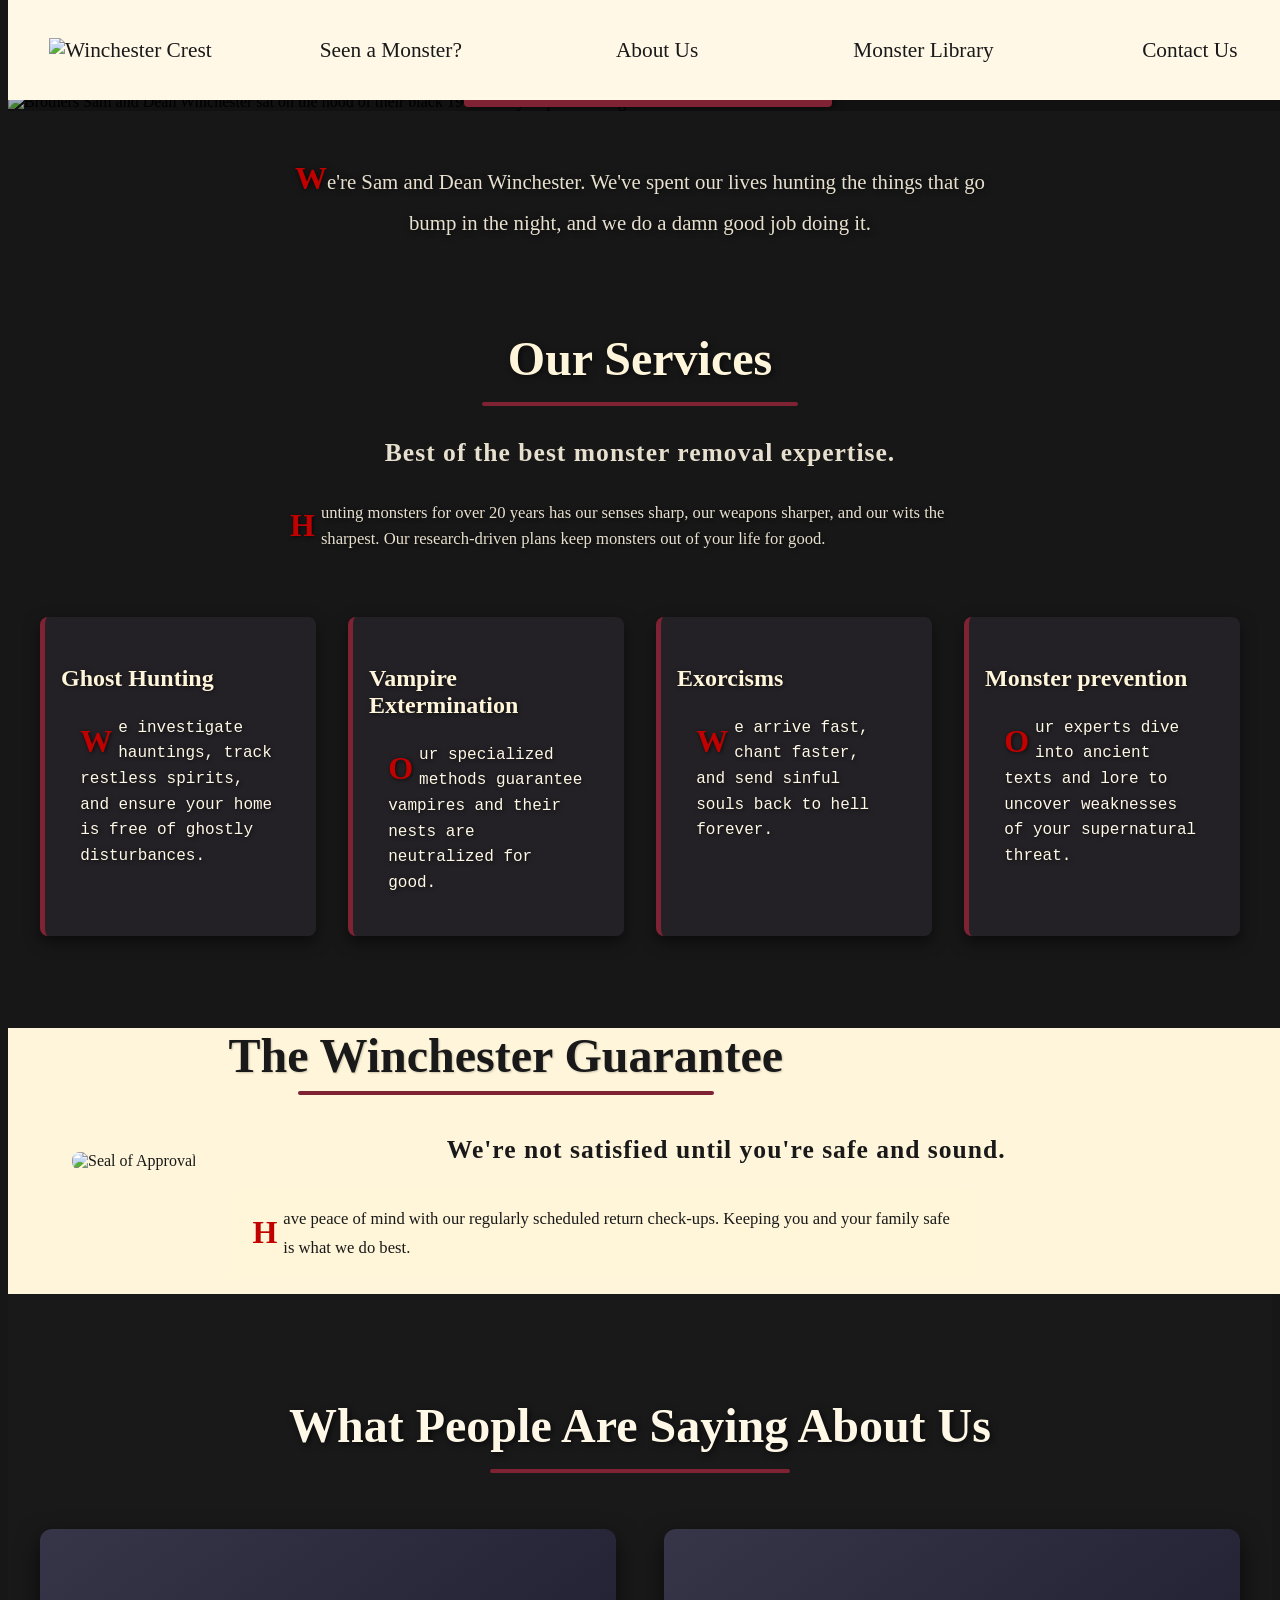
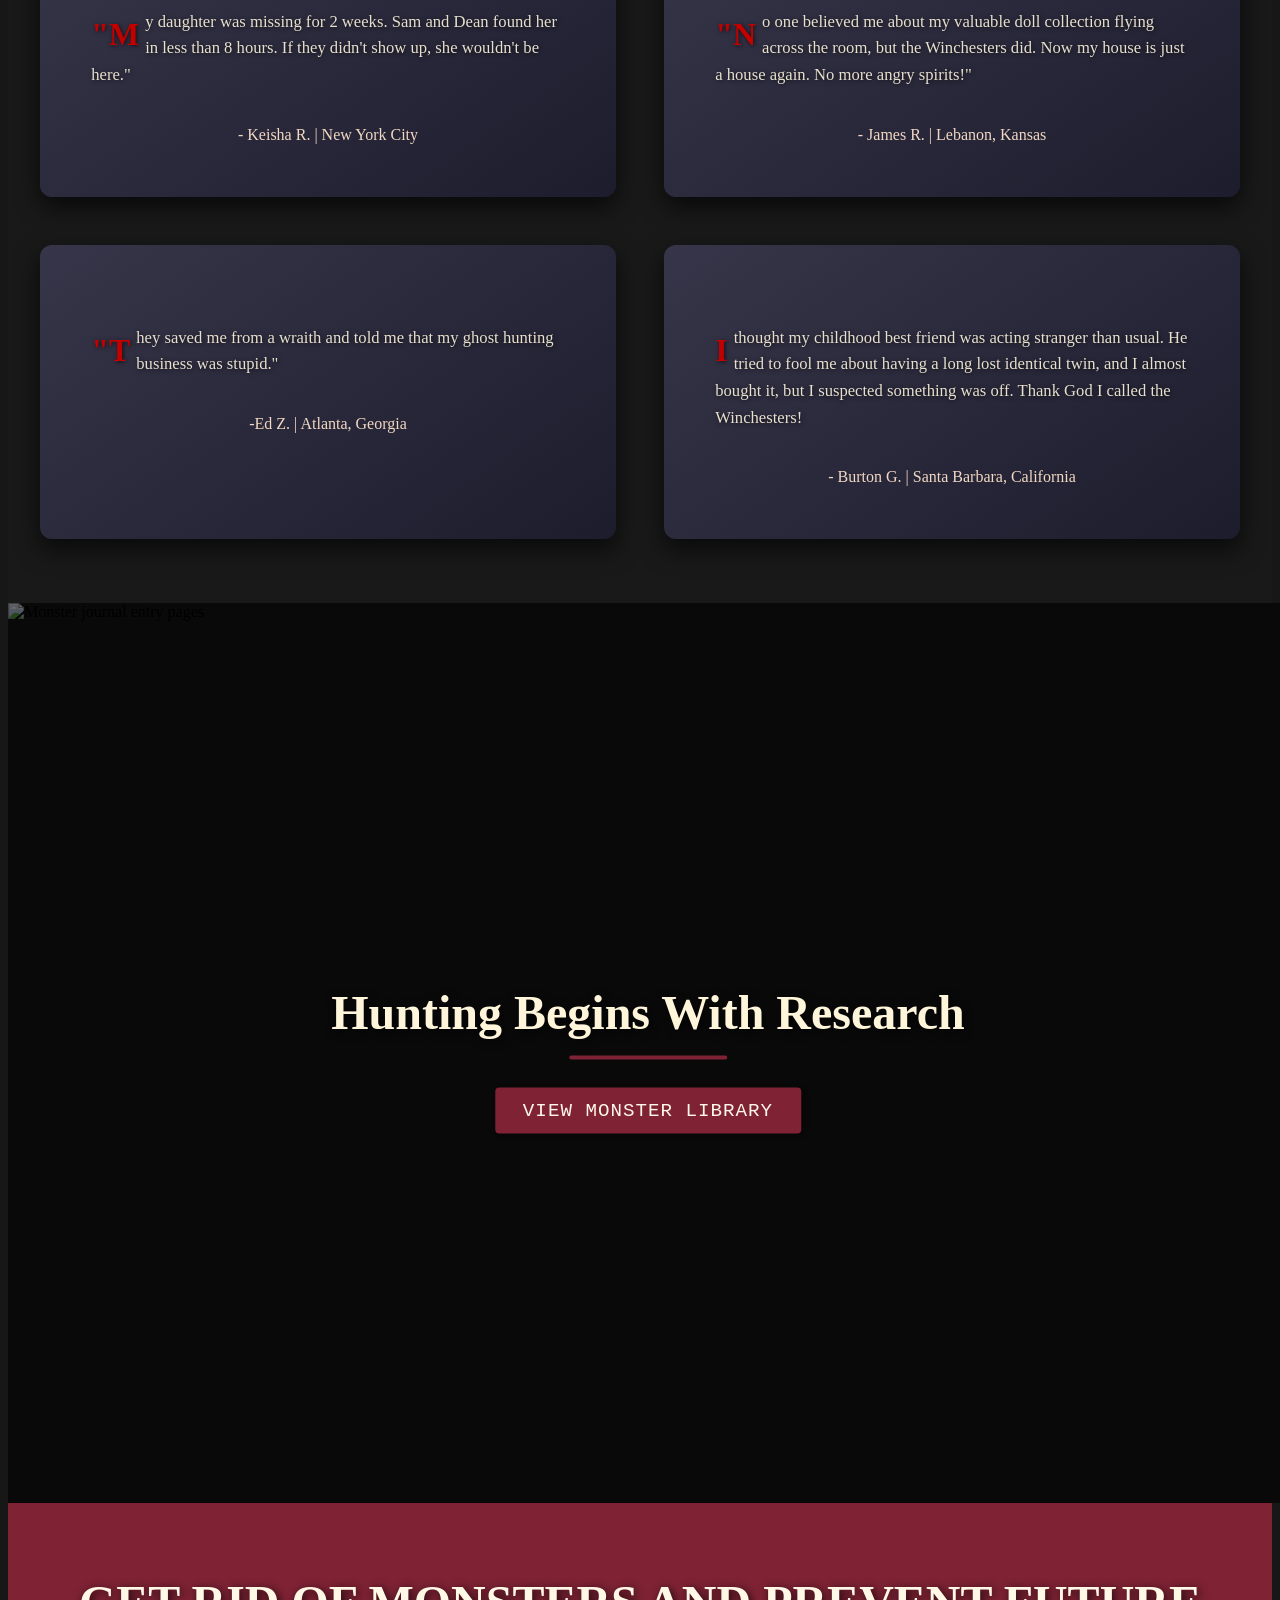
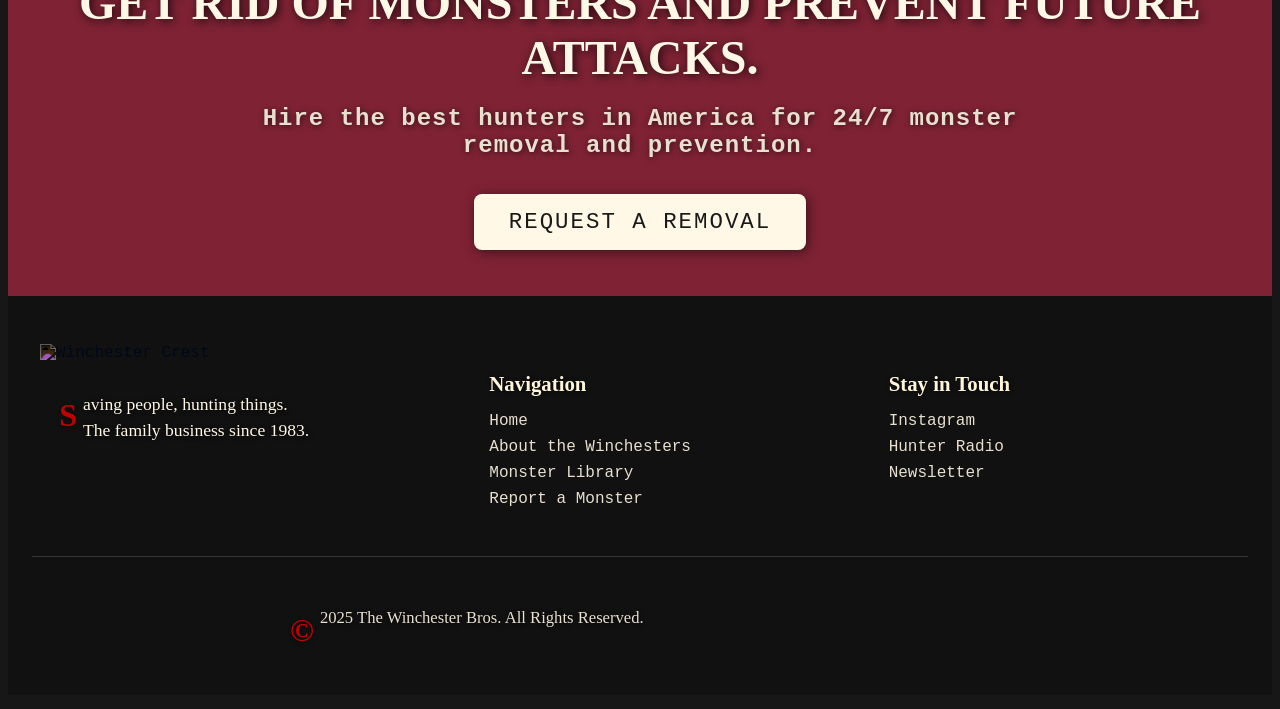
==== index.html @ d71f5716 "Rename home.html to index.html Homepage. Changed file name from home to index so Github recognizes i" ====
<!DOCTYPE html>
<html lang="en">
    <head>
        <meta charset="UTF-8" />
        <title>The Winchester Bros: Hunters for Hire</title>
        <link rel="stylesheet" href="styles.css" />
        
        <!-- favicon stuff -->
        <link rel="apple-touch-icon" sizes="180x180" href="/favicon_io/apple-touch-icon.png">
        <link rel="icon" type="image/png" sizes="32x32" href="/favicon_io/favicon-32x32.png">
        <link rel="icon" type="image/png" sizes="16x16" href="/favicon_io/favicon-16x16.png">
        <link rel="manifest" href="/favicon_io/site.webmanifest">
    </head>
    
    <body>

    <!-- navigation & header logo -->
        <!-- big mama container -->
        <div class="clearfix navbar"> 
            <a href="#top">
                <img id="crest" src="/images/crest.png" alt="Winchester Crest">
            </a>
            
            <!-- seen a monster? -->
            <div class="dropdown clearfix">
                <button class="dropbtn">Seen a Monster?
                    <i class="fd"></i>
                </button>
                <div class="dropdown-content">
                    <ul>
                        <li><a href="filler4">Emergency Support</a></li>
                        <li><a href="seen-a-monster.html">Monster ID</a></li>
                        <li><a href="survival-guide.html">Winchester's Classified Monster Survival Guide</a></li>
                    </ul>
                </div>
            </div>
            
            <!-- about us -->
            <div class="dropdown">
                <button class="dropbtn">About Us
                    <i class="fd"></i>
                </button>
                <div class="dropdown-content">
                    <ul>
                        <li><a href="about.html">Meet the Winchesters</a></li>
                        <li><a href="filler">Why Us?</a></li>
                        <li><a href="filler1">Our Story</a></li>
                        <li><a href="filler 2">The Team</a></li>
                        <li><a href="filler 3">Our Impact</a></li>
                </ul>
                </div>
            </div>
            
            <!-- monster library -->
            <div class="dropdown">
                <button class="dropbtn">Monster Library
                    <i class="fd"></i>
                </button>
                <div class="dropdown-content">
                    <ul>
                        <li><a href="ghosts">Ghosts</a></li>
                        <li><a href="vampires">Vampires</a></li>
                        <li><a href="werewolves">Werewolves</a></li>
                        <li><a href="shapeshifters">Shapeshifters</a></li>
                        <li><a href="demons">Demons</a></li>
                        <li><a href="other">Other Monsters</a></li>
                    </ul>
                </div>
            </div>
            
            <!-- contact -->
            <div class="dropdown">
                <button class="dropbtn" href="https://www.instagram.com/cw_supernatural/?hl=en" target="_blank">Contact Us
                    <i class="fd"></i>
                </button>
            </div>
        </div>
    <!-- end navigation -->
        
    <!-- hero header & tagline -->    
        <section id="hero">
            <img src=/images/sam-n-dean-2.webp class="hi" alt="Brothers Sam and Dean Winchester sat on the hood of their black 1967 Chevy Impala looking to the left.">
           
            <!-- overlay text container -->
            <div class="hero-text">
                <h1 class="htitle">The Winchester Bros</h1>
                <h2 class="hsub">Saving people, hunting things. The family business since 1983.</h2>
                <button id="request">Request a Monster Removal</button>
            </div>
        </section>
    <!-- end hero header & tagline -->
        
        <p class="hpar">We're Sam and Dean Winchester. We've spent our lives hunting the things that go bump in the night, and we do a damn good job doing it.</p>
        
        <!-- services -->
        <section id="services">
            <h2 class="section-title">Our Services</h2>
            <h3 class="section-intro">Best of the best monster removal expertise.</h3>
            <p class="intro-paragraph">Hunting monsters for over 20 years has our senses sharp, our weapons sharper, and our wits the sharpest. Our research-driven plans keep monsters out of your life for good.</p>
                <div class="services-container">
                    
                    <!-- ghost hunting -->
                    <div class="service-card" data-monster="ghosts">
                        <h3>Ghost Hunting</h3>
                        <p>We investigate hauntings, track restless spirits, and ensure your home is free of ghostly disturbances.</p>
                    </div>
                    
                    <!-- vampires -->
                    <div class="service-card" data-monster="vampires">
                        <h3>Vampire Extermination</h3>
                        <p>Our specialized methods guarantee vampires and their nests are neutralized for good.</p>
                    </div>
                    
                    <!-- demons -->
                    <div class="service-card" data-monster="demons">
                        <h3>Exorcisms</h3>
                        <p>We arrive fast, chant faster, and send sinful souls back to hell forever.</p>
                    </div>
                    
                    <!-- research -->
                    <div class="service-card" data-message="Get paranormal protection →">
                        <h3>Monster prevention</h3>
                        <p>Our experts dive into ancient texts and lore to uncover weaknesses of your supernatural threat.</p>
                    </div>
                </div>
        </section>
        <!-- end services -->
        
        <!-- seal of approval -->
        <section id="approval">
            <div id="approval-container">
                <div id="approval-image">
                    <img src="/images/seal.png" alt="Seal of Approval">
                </div>  
                <div id="approval-content">
                    <h2 class="section-title">The Winchester Guarantee</h2>
                    <h3 class="section-intro">We're not satisfied until you're safe and sound.</h3>
                    <p class="intro-paragraph">Have peace of mind with our regularly scheduled return check-ups. Keeping you and your family safe is what we do best.</p>
                </div>
            </div>
        </section>
        <!-- end seal of approval -->
        
        <section id="testimonials">
            <h2 class="section-title">What People Are Saying About Us</h2>
            <div id="testimonial-container">
                
            <!-- testimonials -->
                <div class="testimonial-card">
                    <p>"My daughter was missing for 2 weeks. Sam and Dean found her in less than 8 hours. If they didn't show up, she wouldn't be here."</p>
                    <span>- Keisha R. | New York City</span>
                </div>
                
                <div class="testimonial-card">
                    <p>"No one believed me about my valuable doll collection flying across the room, but the Winchesters did. Now my house is just a house again. No more angry spirits!"</p>
                    <span>- James R. | Lebanon, Kansas</span>
                </div>
                
                <div class="testimonial-card">
                    <p>"They saved me from a wraith and told me that my ghost hunting business was stupid."</p>
                    <span>-Ed Z. | Atlanta, Georgia</span>
                </div>
                
                <div class="testimonial-card">
                    <p>I thought my childhood best friend was acting stranger than usual. He tried to fool me about having a long lost identical twin, and I almost bought it, but I suspected something was off. Thank God I called the Winchesters!</p>
                    <span>- Burton G. | Santa Barbara, California</span>
                </div>
            </div>
            <!-- end testimonials -->
        </section>
        <!-- end testimonial section -->
        
        <!-- monster library -->
        <section id="library">
            <div id="library-container">
                <img src="/images/research.webp" alt="Monster journal entry pages">
                
                <!-- to set over the image -->
                <div id="overlay-content">
                    <h2 class="section-title">Hunting Begins With Research</h2>
                    <a href="monster-library.html" class="section-button">View Monster Library</a>
                </div>
            </div>
        </section>
        
        <section id="last-call">
            <h2 class="section-title">Get rid of monsters and prevent future attacks.</h2>
            <h3 class="section-intro">Hire the best hunters in America for 24/7 monster removal and prevention.</h3>
            <a href="#request-form" class="cta-button">Request a Removal</a>
        </section>
        
        <!-- footer -->
        <footer id="footer">
            <div class="footer-container">

                <!-- left: crest & tagline -->
                <div class="footer-about">
                    <img src="/images/crest.png" alt="Winchester Crest" class="footer-crest">
                    <p class="footer-tagline">
                        Saving people, hunting things.<br>
                        The family business since 1983.
                    </p>
                </div>

                <!-- middle: navigation quick links -->
                <div class="footer-links">
                    <h4>Navigation</h4>
                    <ul>
                        <li><a href="#hero">Home</a></li>
                        <li><a href="about.html">About the Winchesters</a></li>
                        <li><a href="monster-library.html">Monster Library</a></li>
                        <li><a href="seen-a-monster.html">Report a Monster</a></li>
                    </ul>
                </div>

                <!-- right: social links -->
                <div class="footer-links">
                    <h4>Stay in Touch</h4>
                    <ul>
                        <li><a href="https://www.instagram.com/cw_supernatural/?hl=en" target="_blank">Instagram</a></li>
                        <li><a href="#">Hunter Radio</a></li>
                        <li><a href="#">Newsletter</a></li>
                    </ul>
                </div>
            </div>
            <!-- end big mama container -->

            <!-- rights and fake copyright stuff -->
            <div class="footer-bottom">
                <p>© 2025 The Winchester Bros. All Rights Reserved.</p>
            </div>
        </footer>
    </body>
</html>
---- styles.css ----
/* global */
body {
    padding-top: 85px;
    background-color: #171717;
}

@font-face {
    font-family: 'Special Elite';
    src: url(/fonts/special-elite/special-elite.woff2) format('woff2'),
        url(/fonts/special-elite/special-elite.woff) format('woff');
    font-weight: normal;
    font-style: normal;
    font-display: swap;
}

@font-face {
    font-family: 'Space Mono';
    src: url(/fonts/space-mono/space-mono-r.woff2) format('woff2'),
        url(/fonts/space-mono/space-mono-r.woff) format('woff');
    font-weight: normal;
    font-style: normal;
    font-display: swap;
}

/* paragraphs */
p {
    font-family: 'Space Mono';
    font-size: clamp(1rem, 1.3vw, 1.2rem);
    line-height: 1.6;
    text-align: left;
    max-width: 700px;
    margin: 1rem auto;
    padding: 1rem 1.2rem;
    color: #e8e0cf;
    text-shadow: 1px 1px 4px rgba(0,0,0,0.7);
}

/* first letters of words */
p::first-letter {
    font-size: 2rem;
    font-weight: bold;
    color: #c10000;
    float: left;
    margin-right: 6px;
    font-family: 'Special Elite', cursive;
}

p.card {
    background: rgba(61, 59, 82, 0.4);
    padding: 1rem 1.5rem;
    border-left: 4px solid #7e2234;
    border-radius: 6px;
    box-shadow: 0 4px 12px rgba(0,0,0,0.4);
    margin: 1.5rem auto;
    max-width: 700px;
}
/* my proud and joy clearfix that saves me every time xx */
clearfix::after {
    content: "";
    display: table;
    clear: both;
}

/* images */
#crest{
    width: 80px;
    margin-right: 20px;
    align-self: center;
}

#hero {
    position: relative;
    width: 100vw;
    overflow: hidden;
    z-index: 3;
}

#hero img {
    width: 100vw;
    height: auto;
    display: block;
}

/* better contrast for h1 */
#hero::after {
    content: "";
    position: absolute;
    inset: 0;
    background: rgba(0,0,0,0.25);
    z-index: 1;
}

/* hero text container */
.hero-text {
    position: absolute;
    bottom: 22%;
    left: 50%;
    text-align: center;
    transform: translateX(-50%);
    color: #fff8e7;
    z-index: 2;
    display: flex;
    flex-direction: column;
    align-items: center;
    width: auto;
}

/* hero (h1) title */
.htitle {
    padding: 0;
    font-family: 'Special Elite', cursive;
    font-size: clamp(2rem, 8vw, 5rem);
    text-align: center;
    text-shadow: 2px 2px 10px rgba(0,0,0,0.8);
    color: #fff8e7;
    max-width: 90%;
    word-wrap: break-word;
    z-index: 2;
    opacity: 0;
    margin: 0; 
    animation: fadeInUp 1.5s ease forwards;
}

/* hero (h1) title animation */
@keyframes fadeInUp {
    from {
        opacity: 0;
        transform: translateY(20%);
    }
    to {
        opacity: 1;
        transform: translateY(0);
    }
}

/* media query 1 */
@media (max-width: 600px) {
    .htitle {
        font-size: 1.8rem;
        padding: 10px;
        white-space: normal;
    }
}

/* hero tagline (h2) */
 .hsub {
    color: #e0d8bb;
    padding: 0.3rem 0.6rem;
    border-radius: 4px;
    margin-top: 0.5rem;
    margin-bottom: 1.5rem; 
    font-family: 'Space Mono', monospace;
    font-size: clamp(1.5rem, 3vw, 1.5rem);
    font-weight: normal;
    text-transform: uppercase;
    text-align: center;
    margin: 1rem 0 1.5rem;
    letter-spacing: 2px;
    text-shadow: 2px 2px 8px rgba(0,0,0,0.7);
    max-width: 800px;
    animation: fadeInUp 1.5s ease forwards;
}

/* p under the hero */
.hpar {
    font-size: clamp(1.3rem, 2.5vw, 1.3rem);
    text-align: center;
    max-width: 700px;
    text-shadow: 1px 1px 6px rgba(0,0,0,0.7);
    background: rgba(25, 25, 25, 0.5);
    padding: 0.5rem 1rem;
    border-radius: 6px;
    line-height: 1.7;
    margin: 2rem auto;
    font-family: 'Special Elite', cursive;
}

.hpar::first-letter {
    float: none;
    margin-right: 0;
}

/* hero button */
#request {
    font-family: 'Space Mono', monospace;
    background-color: #7e2234;
    color: #fff8e7;
    font-size: 1.2rem;
    border: none;
    outline: none;
    border-radius: 4px;
    padding: 12px 28px;
    margin-top: 1.5rem;
    cursor: pointer;
    transition: all 0.3s ease;
    text-transform: uppercase;
    letter-spacing: 1px;
    box-shadow: 2px 2px 8px rgba(0,0,0,0.5);
    z-index: 2;
}

/* hero button hover & focus */
#request:hover, #request:focus {
    background-color: #fff8e7;
    color: #191919;
    transform: translateY(-3px);
    box-shadow: 4px 4px 10px rgba(0,0,0,0.6);
}

/* hero button press effect */
#request:active {
    transform: translateY(0);
    box-shadow: 2px 2px 6px rgba(0,0,0,0.4);
}

/* hero button mobile adjustments - need to come back to when i can mentally handle it */
@media (max-width: 600px) {
    #request {
        font-size: 1rem;
        padding: 10px 20px;
    }
}

/* navbar container */
.navbar {
    display: flex;
    justify-content: center;
    align-items: center;
    background-color: #fff8e7;
    overflow: visible;
    padding: 25px;
    gap: 20px;
    position: fixed;
    top: 0;
    width: 100%;
    z-index: 500;
    text-align: center;
    height: 50px;
    font-family: 'Special Elite', cursive, 'Times New Roman', serif;
    font-size: 12pt;
}

/* links inside navbar */
.navbar a {
    float: left;
    font-size: 16pt;
    color: #191919;
    text-align: center;
    padding: 14px 16px;
    text-decoration: none;
}

/* remove button borders */
.navbar a, .dropbtn {
    border: none; 
    outline: none;
    background: none;
}

.navbar a:hover {
    color: inherit;
}

/* dropdown container */
.dropdown {
    position: relative;
    display: inline-block;
    gap: 20px;
    flex: 1;
    overflow: visible;
    justify-content: center;
}

/* dropdown button */
.dropdown .dropbtn {
    font-size: 16pt;
    border: none;
    outline: none;
    color: #fff8e7;
    background-color: inherit;
    font-family: inherit;
    margin: 0;
    transition: background-color 0.2s ease, color 0.2s ease;
}

.dropbtn {
    background-color: #7e2234;
    color: #191919 !important;
    font-size: 16pt;
    border: none;
    outline: none;
    cursor: pointer;
    padding: 12px 20px;
    border-radius: 4px;
    transition: background-color 0.2s ease, color 0.2s ease;
}

/* dropdown content */
.dropdown-content {
    display: none;
    position: absolute;
    top: 100%;
    left: 50%;
    transform: translateX(-50%);
    background-color: #191919;
    min-width: 160px;
    box-shadow: 0 8px 16px 0 rgba(0,0,0,0.2);
    z-index: 1000;
    border-radius: 4px;
}

.dropdown:hover .dropbtn {
    background-color: #fff8e7;
    color: #191919;
    padding: 20px;
}

.dropbtn a:hover {
    color: #191919;
}

/* links inside the dropdown */
.dropdown-content a {
    float: none;
    color: #fff8e7;
    padding: 12px 16px;
    text-decoration: none;
    display: block;
    text-align: left;
    background-color: transparent;
    transition: background-color 0.2s ease;
}

/* list item decorations */
.dropdown-content ul, .dropdown li {
    list-style: none;
    list-style-position: inside;
    padding: 0;
    margin: 0;
}

.dropdown-content a:hover {
    background-color: #7e2234;
    color: #fff8e7;
}

/* to show dropdown menu on hover */
.dropdown:hover .dropdown-content {
    display: block;
}

/* services section */
#services {
    padding-top: 10px;
    padding-bottom: 60px;
}

/* section title */
.section-title {
    font-family: 'Special Elite', cursive;
    color: #fff5da; 
    text-align: center;
    font-size: clamp(2rem, 5vw, 3rem);
    margin-bottom: 2rem;
    text-shadow: 2px 2px 6px rgba(0,0,0,0.6);
    /* fade in from below */
    opacity: 0;
    transform: translateY(20px);
    animation: fadeInUp 1s ease forwards;
}

/* section title red underline */
.section-title::after {
    content: "";
    display: block; 
    width: 0%;
    height: 4px;
    background-color: #7e2234;
    margin: 1rem auto 0;
    border-radius: 2px;
    animation: underlineGrow 1s ease forwards;
    animation-delay: 1s;
}

/* section fade-in animation */
@keyframes introFade {
    from {
        opacity: 0;
        transform: translateY(10px);
    }
    to {
        opacity: 1;
        transform: translateY(0);
    }
}

/* services title underline animation */
@keyframes underlineGrow {
    from {
        width: 0%;
    }
    to {
        width: 25%;
    }
}

.section-title:in-view {
    opacity: 1;
    transform: translateY(0);
}

.section-title:in-view::after {
    width: 60%;
}

/* services short explanation (h3) */
.section-intro {
    font-family: 'Special Elite', cursive;
    margin: 0 auto 1rem;
    color: #e8e0cf;
    text-shadow: 1px 1px 4px rbga(0,0,0,0.6);
    font-size: clamp(1.2rem, 3vw, 1.6rem);
    text-align: center;
    letter-spacing: 1px;
    max-width: 800px;
}

/* bypass silly first letter thing i got going on */
.section-intro::first-letter {
    float: none;
    margin-right: 0;
}

/* big mama container for services section */
.services-container {
    display: grid;
    grid-template-columns: repeat(auto-fit, minmax(250px, 1fr));
    gap: 2rem;
    max-width: 1200px;
    margin: 0 auto;
    padding: 2rem 1rem;
}

/* individual service cards */
.service-card {
    background: rgba(38, 36, 40, 0.85);
    padding: 1.5rem 1rem;
    border-left: 5px solid #7e2234; /* blood-red accent */
    border-radius: 8px;
    box-shadow: 0 6px 15px rgba(0,0,0,0.5);
    transition: transform 0.3s ease, background 0.3s ease;
    position: relative;
    overflow: hidden;
}

.service-card * {
    transition: opacity 0.3s ease;
}

/* service card hover effect */
.service-card:hover {
    transform: translateY(-5px);
    background: rgba(25, 25, 25, 0.9);
}

.service-card:hover * {
    opacity: 0;
}

.service-card::after {
    content: "";
    position: absolute;
    inset: 0;
    background: rgba(0,0,0,0.7);
    color: #fff5da;
    font-family: 'Special Elite', cursive;
    font-size: 1.3rem;
    display: flex;
    justify-content: center;
    align-items: center;
    opacity: 0;
    transition: opacity 0.3s ease;
    padding: 1rem;
    text-align: center;
}

.service-card:hover::after {
    content: "Get " attr(data-monster) " removed →";
    opacity: 1;
}

.service-card[data-message]:hover::after {
    content: attr(data-message);
}

/* service headings */
.service-card h3 {
    font-family: 'Special Elite', cursive;
    color: #fff5da;
    text-shadow: 1px 1px 4px rgba(0,0,0,0.6);
    margin-bottom: 0.5rem;
    font-size: 1.5rem;
}

/*service descriptions */
.service-card p {
    font-family: 'Space Mono', monospace;
    font-size: 1rem;
    color: #fff8e7;
    line-height: 1.6;
}

.service-card p {
    float: none;
    margin: 0;
}

/* seal of approval section */
#approval {
    background-color: #fff5da;
    color: #191919;
    text-align: center;
    box-sizing: border-box;
    width: 100vw;
}

/* seal of approval section differentiation */
#approval .section-title {
    position: relative;
    display: inline-block;
    margin: 0 auto 1.5rem;
    text-align: center;
    color: #191919;
    text-shadow: 1px 1px 2px rgba(0,0,0,0.2);
}

/* section underline cuz i gotta fix how much is underlined */
#approval .section-title::after {
    content: "";
    display: block;
    width: 0;
    height: 4px;
    background-color: #7e2234;
    margin: 0.5rem auto 0;
    border-radius: 2px;
    animation: approvalUnderline 1s ease forwards;
}

@keyframes approvalUnderline {
    from {
        width: 0%;
    }
    to {
        width: 75%;
    }
}

#approval .section-intro {
    color: #191919;
    text-shadow: 0 1px 1px rgba(255,255,255,0.2);
    margin-top: 1rem;
    margin-bottom: 0.5rem;
}

#approval .intro-paragraph {
    color: #191919;
    background: rgba(255,245,218,0.5);
    padding: 1rem 1.5rem;
    border-radius: 6px;
    display: inline-block;
    max-width: 700px;
    line-height: 1.7;
    text-shadow: none;
}

/* flex layout for approval section */
#approval-container {
    display: flex;
    align-items: center;
    justify-content: space-between;
    gap: 2rem;
    padding: 0 5vw;
    max-width: 1200px;
    margin: 0 auto;
    flex-wrap: nowrap;
}

#approval-image img {
    max-width: 600px;
    height: auto;
    border-radius: 8px;
    flex: 1 1 40%;
    object-fit: cover;
}

#approval-content {
    flex: 1 1 55%;
    text-align: left;
}

/* testimonials section */
#testimonials {
    background-color: #191919;
    color: #fff8e7;
    padding: 4rem 2rem;
    text-align: center;
}

#testimonials .section-title {
    margin-bottom: 3.5rem;
    color: #fff8e7;
    text-shadow: 2px 2px 6px rgba(0,0,0,0.7);
}

/* testimonial card container */
#testimonial-container {
    position: relative;
    display: grid;
    grid-template-columns: 1fr 1fr;
    gap: 3rem;
    max-width: 1200px;
    margin: 0 auto;
}

/* individual cards */
.testimonial-card {
    padding: 3rem 2rem;
    border-radius: 12px;
    background: linear-gradient(145deg, rgba(61,59,82,0.85), rgba(30,30,50,0.85));
    box-shadow: 0 10px 25px rgba(0,0,0,0.65);
    font-family: 'Space Mono', monospace;
    font-size: 1.1rem;
    text-align: center;
    transition: transform 0.3s ease, box-shadow 0.3s ease;
}

/* testimonial author */
.testimonial-card span {
    display: block;
    margin-top: 1rem;
    padding: 5px;
    font-family: 'Special Elite', cursive;
    font-size: 1rem;
    color: #f2d8c2;
}

.testimonial-card:hover {
    transform: translateY(-5px) scale(1.02);
    box-shadow: 0 12px 25px rgba(0,0,0,0.7);
}

/* entire research section */
#library {
    margin-bottom: 0;
    padding-bottom: 0;
}

/* monster library section */
#library-container {
    position: relative;
    display: block;
    width: 100vw;
    height: 100vh;
    overflow: hidden;
    margin: 0 auto;
}

/* dimming the image */
#library-container::before {
    content: "";
    position: absolute;
    inset: 0;
    background: rgba(0,0,0,0.6);
    z-index: 2;
}

#library-container img {
    width: 100vw;
    height: 100%;
    object-fit: cover;
    display: block;
    position: absolute;
    top: 0;
    left: 0;
    z-index: 1;
}

/* making sure the text and button go over the img */
#overlay-content {
    position: absolute;
    top: 50%;
    left: 50%;
    transform: translate(-50%, -50%);
    text-align: center;
    color: #fff8e7;
    z-index: 3;
}

#overlay-content h2.section-title {
    font-family: 'Special Elite', cursive;
    font-size: clamp(2rem, 6vw, 3rem);
    margin: 0 0 1rem 0;
    text-shadow: 2px 2px 10px rgba(0,0,0,0.8);
    margin-bottom: 40px;
}

/* button styling */
.section-button {
    font-family: 'Space Mono', monospace;
    background-color: #7e2234;
    color: #fff8e7;
    font-size: 1.2rem;
    border: none;
    outline: none;
    border-radius: 4px;
    padding: 12px 28px;
    cursor: pointer;
    text-transform: uppercase;
    letter-spacing: 1px;
    transition: all 0.3s ease;
    box-shadow: 2px 2px 8px rgba(0,0,0,0.5);
    text-decoration: none; 
    margin-top: 20px;
}

.section-button:hover, .section-button:focus {
    background-color: #fff8e7;
    color: #191919;
    transform: translate(-50%, -50%) translateY(-3px);
    box-shadow: 4px 4px 10px rgba(0,0,0,0.6);
}
.section-button:active {
    transform: translate(-50%, -50%) translateY(0);
    box-shadow: 2px 2px 6px rgba(0,0,0,0.4);
}

/* bottom CTA section */
#last-call {
    background-color: #7e2234; /* deep blood-red */
    color: #fff8e7;
    text-align: center;
    padding: 3.5rem 1rem;
    position: relative;
    overflow: hidden;
    z-index: 10;
}

#last-call .section-title {
    font-family: 'Special Elite', cursive;
    font-size: clamp(2rem, 6vw, 3rem);
    color: #fff8e7;
    text-shadow: 2px 2px 10px rgba(0, 0, 0, 0.8);
    opacity: 0;
    transform: translateY(20px);
    animation: fadeInUp 1s ease forwards;
    text-transform: uppercase;
    margin-bottom: 0;
    margin-top: 1rem;
}

#last-call .section-intro {
    font-family: 'Space Mono', monospace;
    font-size: 1.5rem;
    max-width: 800px;
    color: #e8e0cf;
    text-shadow: 1px 1px 6px rgba(0, 0, 0, 0.6);
    opacity: 0;
    transform: translateY(20px);
    animation: fadeInUp 1.5s ease forwards;
    animation-delay: 0.5s;
    margin-bottom: 30px;
    padding-bottom: 20px;
}

/* cta animation */
@keyframes fadeInUp {
    from {
        opacity: 0;
        transform: translateY(20px);
    }
    to {
        opacity: 1;
        transform: translateY(0);
    }
}

.cta-button {
    font-family: 'Space Mono', monospace;
    background-color: #fff8e7;
    color: #191919;
    font-size: 1.4rem;
    text-transform: uppercase;
    border: none;
    outline: none;
    border-radius: 8px;
    padding: 15px 35px;
    margin-top: 30px;
    letter-spacing: 2px;
    cursor: pointer;
    text-decoration: none;
    box-shadow: 2px 2px 12px rgba(0, 0, 0, 0.5);
    transition: all 0.3s ease;
}

.cta-button:hover, .cta-button:focus {
    background-color: #3d3b52;
    color: #fff8e7;
    transform: translateY(-3px);
}

.cta-button:active {
    transform: translateY(0);
    box-shadow: 2px 2px 8px rgba(0, 0, 0, 0.5);
}

/* footer */
#footer {
    background: #111;
    color: #fff8e7;
    padding: 3rem 1.5rem 2rem;
    margin-top: 0;
    font-family: 'Space Mono', monospace;
    border-top: 5px solid #7e2234;
    position: relative;
    z-index: 20;
}

.footer-container {
    display: flex;
    flex-wrap: wrap;
    gap: 3rem;
    justify-content: space-between;
    max-width: 1200px;
    margin: 0 auto;
}

/* crest + tagline */
.footer-about {
    flex: 1 1 250px;
}

.footer-crest {
    width: 80px;
    margin-bottom: 0.8rem;
    filter: drop-shadow(2px 2px 6px rgba(0,0,0,0.7)), invert(1);
}

.footer-crest {
    filter: invert(1);
}

.footer-tagline {
    font-family: 'Special Elite', cursive;
    color: #fff8e7;
    font-size: 1.1rem;
    line-height: 1.5;
    margin: 0;
}

/* links section */
.footer-links {
    flex: 1 1 200px;
}

.footer-links h4 {
    font-family: 'Special Elite', cursive;
    font-size: 1.3rem;
    margin-bottom: 1rem;
    color: #fff5da;
    text-shadow: 1px 1px 4px rgba(0,0,0,0.6);
}

.footer-links ul {
    list-style: none;
    padding: 0;
    margin: 0;
}

.footer-links li {
    margin-bottom: 0.5rem;
}

footer a {
    color: #e8e0cf;
    text-decoration: none;
    font-size: 1rem;
    transition: color 0.2s ease;
}

footer a:hover {
    color: #7e2234;
}

/* bottom strip copyright */
.footer-bottom {
    text-align: center;
    border-top: 1px solid rgba(255,255,255,0.15);
    margin-top: 2.5rem;
    padding-top: 1rem;
    font-size: 0.9rem;
    color: #ccc;
}
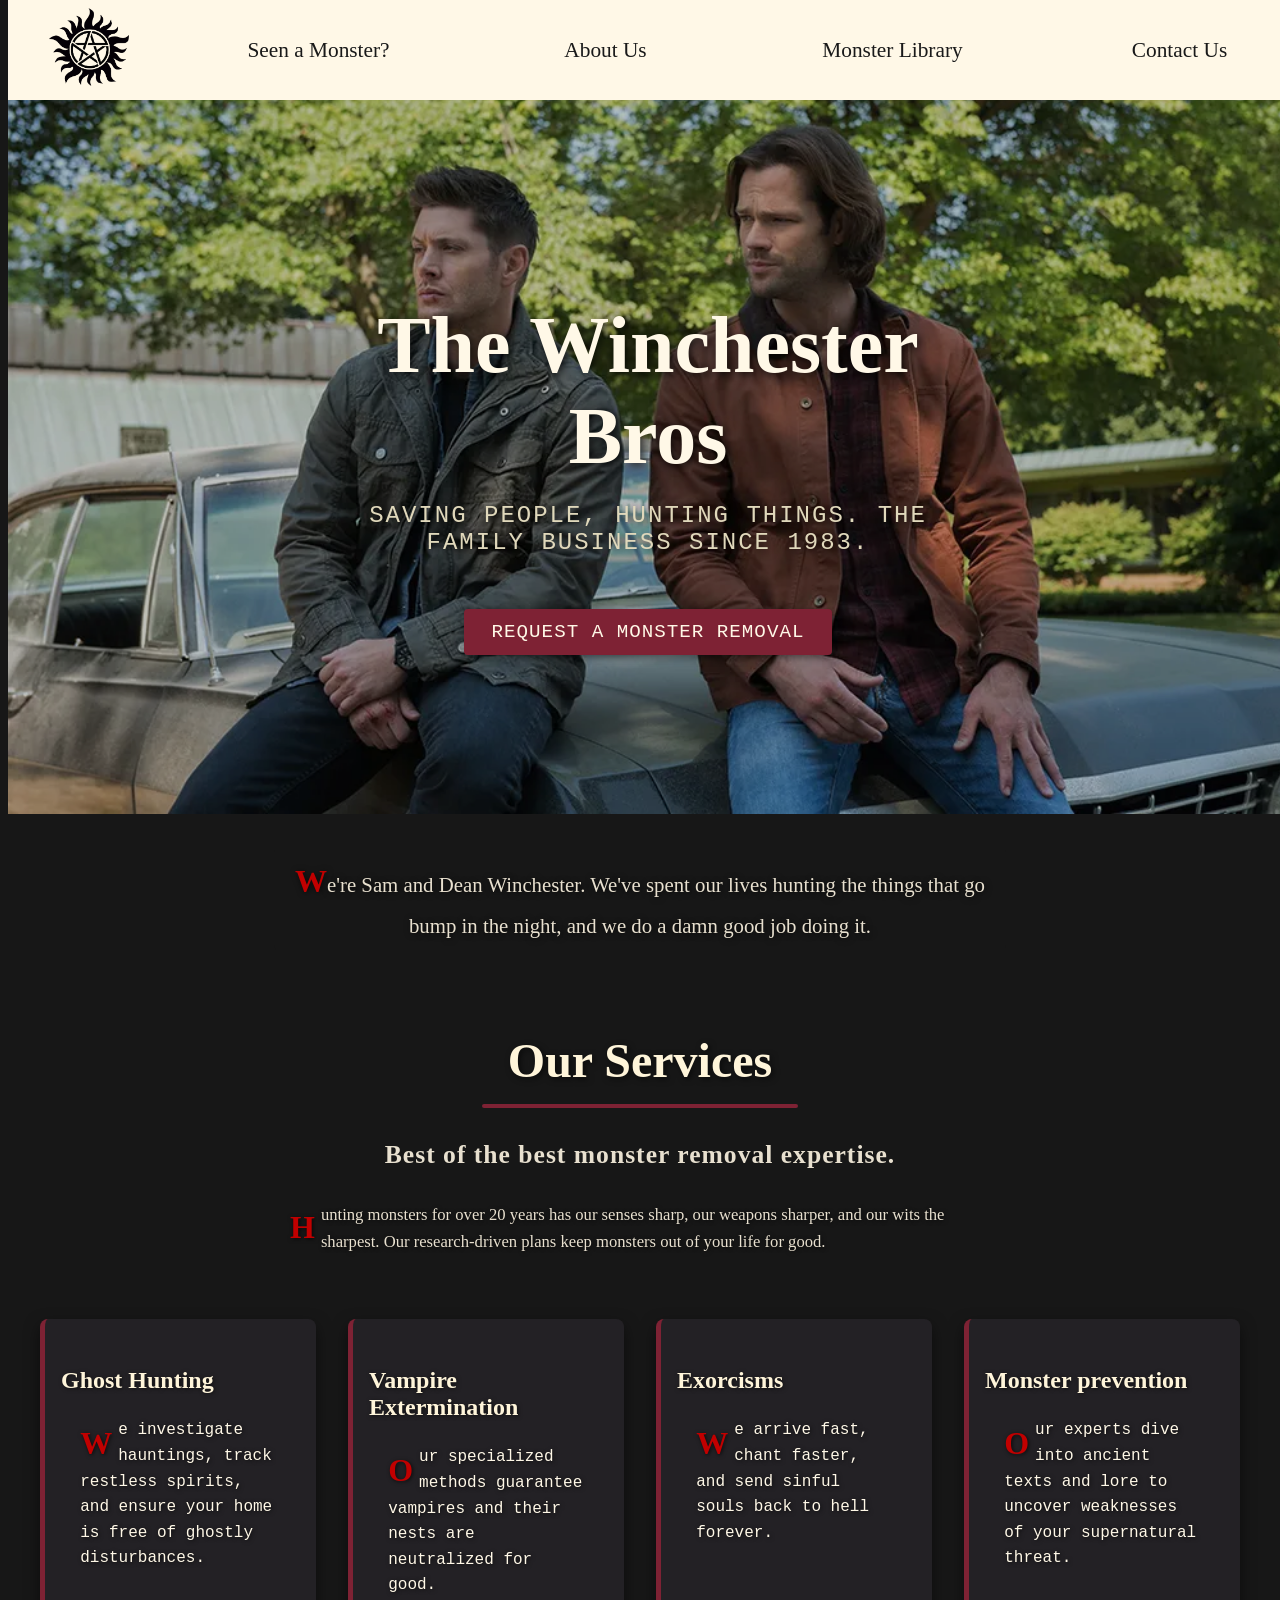
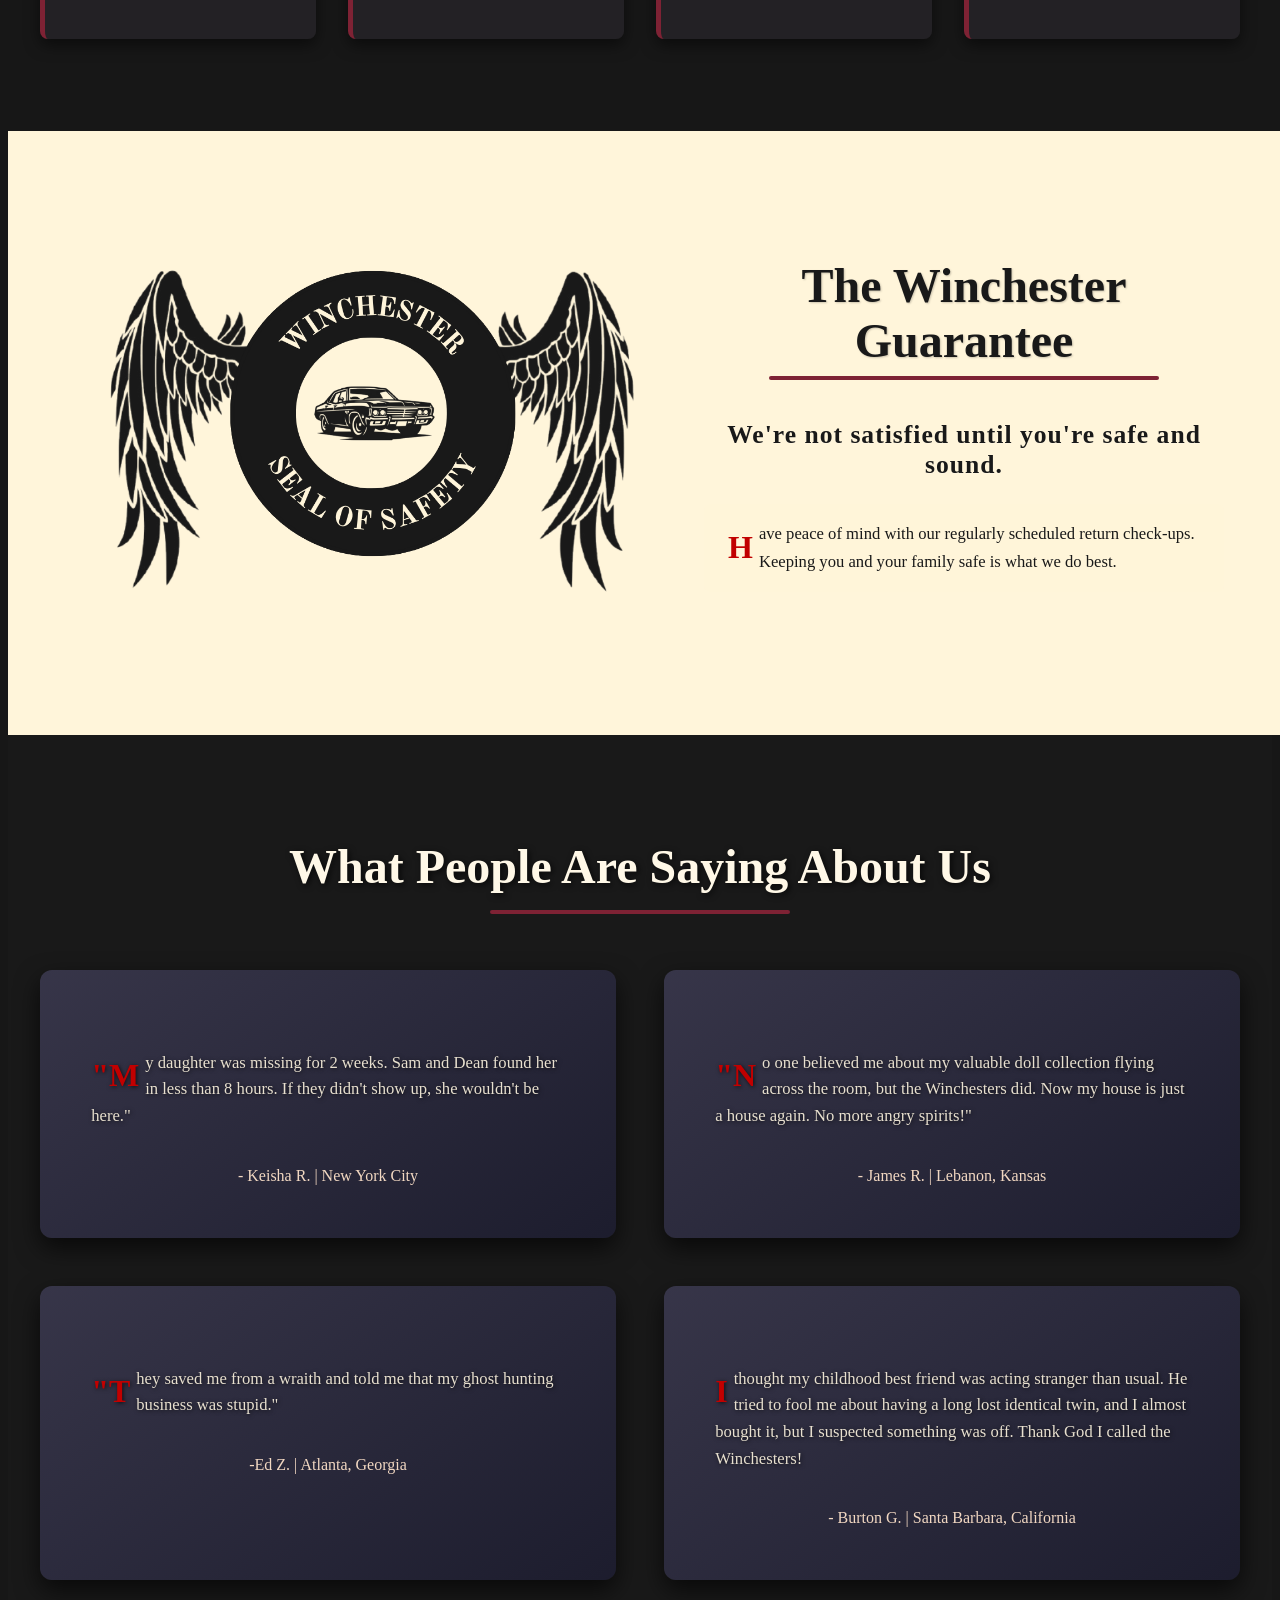
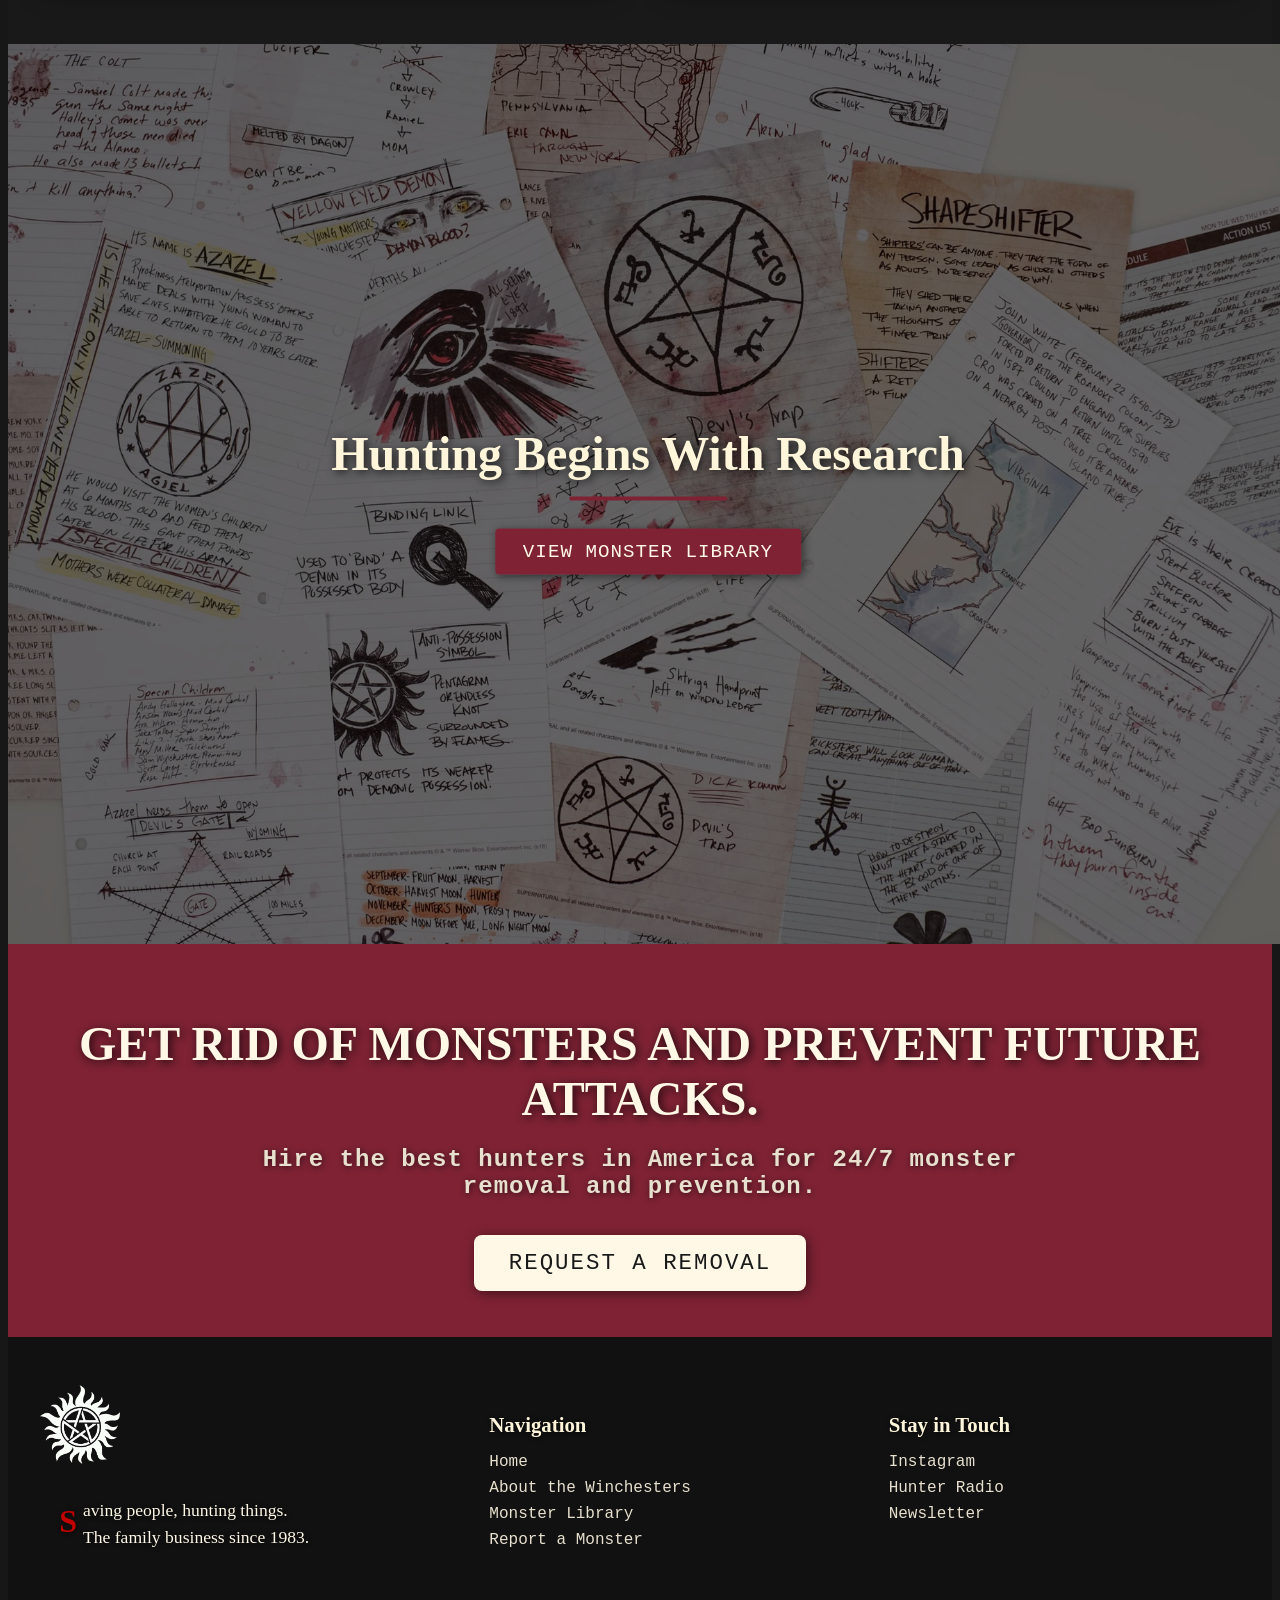
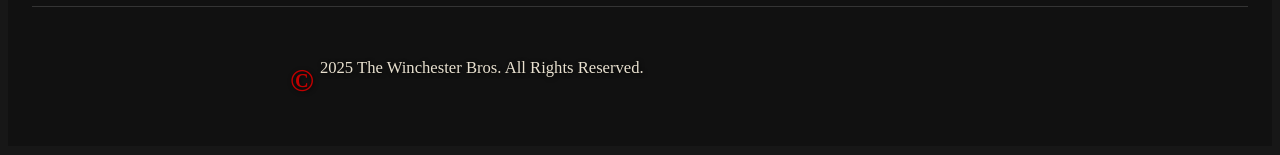
==== commit 298911ea: "Update index.html Adjusted code because elements are not in folders." ====
--- a/index.html
+++ b/index.html
@@ -18,7 +18,7 @@
         <!-- big mama container -->
         <div class="clearfix navbar"> 
             <a href="#top">
-                <img id="crest" src="/images/crest.png" alt="Winchester Crest">
+                <img id="crest" src="crest.png" alt="Winchester Crest">
             </a>
             
             <!-- seen a monster? -->
@@ -79,7 +79,7 @@
         
     <!-- hero header & tagline -->    
         <section id="hero">
-            <img src=/images/sam-n-dean-2.webp class="hi" alt="Brothers Sam and Dean Winchester sat on the hood of their black 1967 Chevy Impala looking to the left.">
+            <img src=sam-n-dean-2.webp class="hi" alt="Brothers Sam and Dean Winchester sat on the hood of their black 1967 Chevy Impala looking to the left.">
            
             <!-- overlay text container -->
             <div class="hero-text">
@@ -130,7 +130,7 @@
         <section id="approval">
             <div id="approval-container">
                 <div id="approval-image">
-                    <img src="/images/seal.png" alt="Seal of Approval">
+                    <img src="seal.png" alt="Seal of Approval">
                 </div>  
                 <div id="approval-content">
                     <h2 class="section-title">The Winchester Guarantee</h2>
@@ -173,7 +173,7 @@
         <!-- monster library -->
         <section id="library">
             <div id="library-container">
-                <img src="/images/research.webp" alt="Monster journal entry pages">
+                <img src="research.webp" alt="Monster journal entry pages">
                 
                 <!-- to set over the image -->
                 <div id="overlay-content">
@@ -195,7 +195,7 @@
 
                 <!-- left: crest & tagline -->
                 <div class="footer-about">
-                    <img src="/images/crest.png" alt="Winchester Crest" class="footer-crest">
+                    <img src="crest.png" alt="Winchester Crest" class="footer-crest">
                     <p class="footer-tagline">
                         Saving people, hunting things.<br>
                         The family business since 1983.
